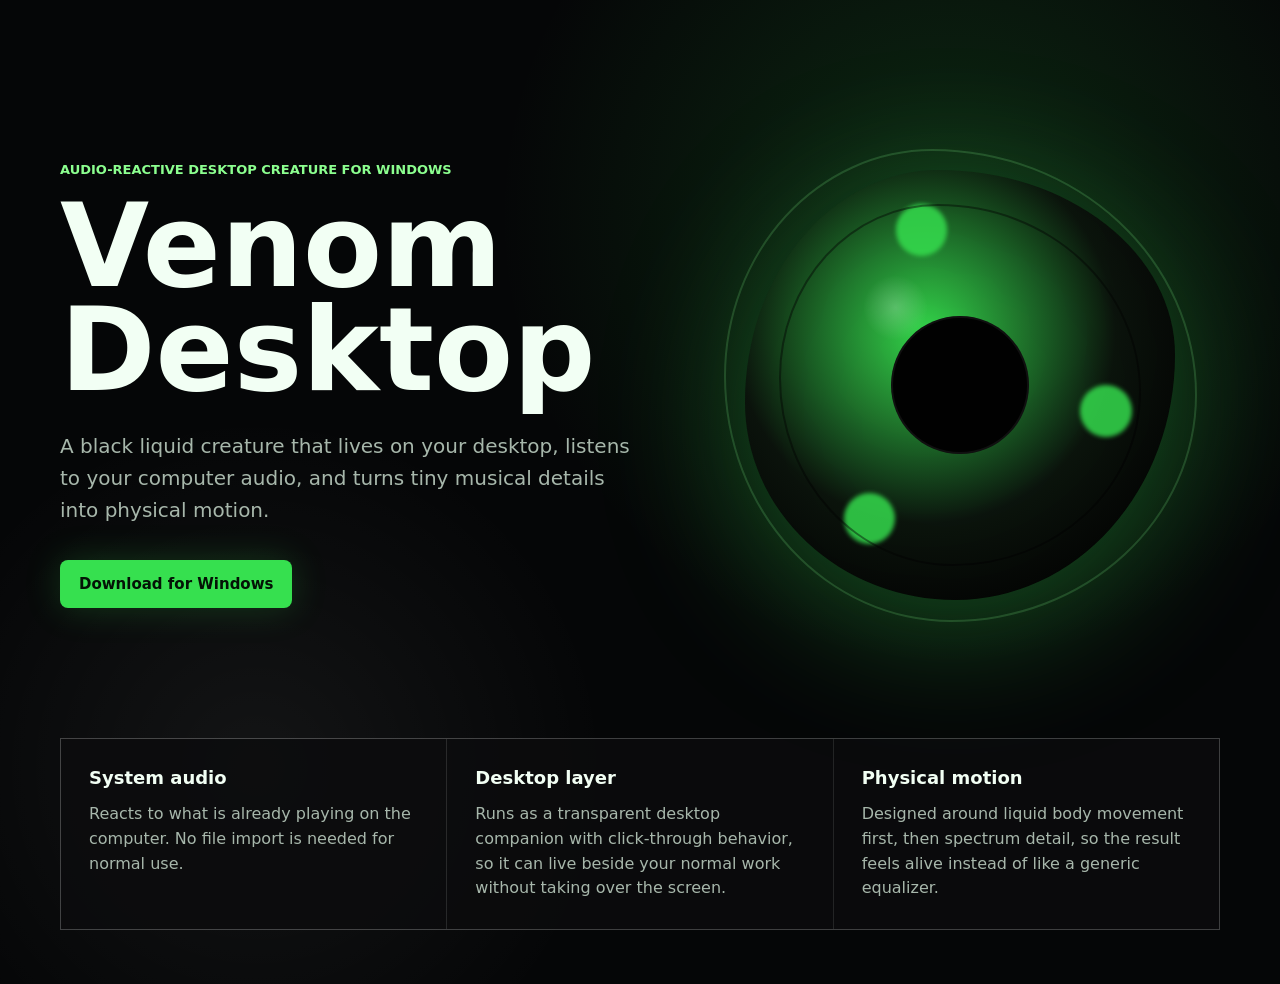
==== docs/index.html @ 2967e6bd "Remove coffee link" ====
<!doctype html>
<html lang="en">
  <head>
    <meta charset="utf-8" />
    <meta name="viewport" content="width=device-width, initial-scale=1" />
    <meta
      name="description"
      content="Venom Desktop is a Windows desktop creature that listens to system audio and reacts like a living spectrum."
    />
    <title>Venom Desktop</title>
    <link rel="stylesheet" href="./styles.css" />
  </head>
  <body>
    <main class="shell">
      <section class="hero" aria-labelledby="title">
        <div class="copy">
          <p class="kicker">Audio-reactive desktop creature for Windows</p>
          <h1 id="title">Venom Desktop</h1>
          <p class="lede">
            A black liquid creature that lives on your desktop, listens to your
            computer audio, and turns tiny musical details into physical motion.
          </p>
          <div class="actions">
            <a
              class="button primary"
              href="./downloads/VenomDesktop-win-x64.zip"
              download
            >
              Download for Windows
            </a>
          </div>
        </div>

        <div class="stage" aria-hidden="true">
          <div class="creature">
            <span class="core"></span>
            <span class="pulse one"></span>
            <span class="pulse two"></span>
            <span class="pulse three"></span>
          </div>
        </div>
      </section>

      <section class="details" aria-label="Product details">
        <article>
          <h2>System audio</h2>
          <p>
            Reacts to what is already playing on the computer. No file import is
            needed for normal use.
          </p>
        </article>
        <article>
          <h2>Desktop layer</h2>
          <p>
            Runs as a transparent desktop companion with click-through behavior,
            so it can live beside your normal work without taking over the
            screen.
          </p>
        </article>
        <article>
          <h2>Physical motion</h2>
          <p>
            Designed around liquid body movement first, then spectrum detail, so
            the result feels alive instead of like a generic equalizer.
          </p>
        </article>
      </section>
    </main>
  </body>
</html>
---- docs/styles.css ----
:root {
  color-scheme: dark;
  --bg: #050607;
  --ink: #f2fff4;
  --muted: #a7b7ab;
  --green: #36e04f;
  --green-soft: #8cff8f;
  --line: rgba(255, 255, 255, 0.12);
}

* {
  box-sizing: border-box;
}

html,
body {
  min-height: 100%;
}

body {
  margin: 0;
  color: var(--ink);
  font-family:
    Inter, ui-sans-serif, system-ui, -apple-system, BlinkMacSystemFont, "Segoe UI",
    sans-serif;
  background:
    radial-gradient(circle at 74% 22%, rgba(54, 224, 79, 0.16), transparent 28rem),
    radial-gradient(circle at 20% 78%, rgba(255, 255, 255, 0.06), transparent 22rem),
    var(--bg);
}

.shell {
  width: min(1160px, calc(100% - 40px));
  margin: 0 auto;
}

.hero {
  min-height: 82vh;
  display: grid;
  grid-template-columns: minmax(0, 1fr) minmax(320px, 520px);
  align-items: center;
  gap: 64px;
  padding: 72px 0 40px;
}

.kicker {
  margin: 0 0 18px;
  color: var(--green-soft);
  font-size: 13px;
  font-weight: 700;
  letter-spacing: 0;
  text-transform: uppercase;
}

h1 {
  margin: 0;
  font-size: clamp(56px, 9vw, 120px);
  line-height: 0.9;
  letter-spacing: 0;
}

.lede {
  max-width: 620px;
  margin: 28px 0 0;
  color: var(--muted);
  font-size: 20px;
  line-height: 1.6;
}

.actions {
  display: flex;
  flex-wrap: wrap;
  gap: 12px;
  margin-top: 34px;
}

.button {
  display: inline-flex;
  min-height: 48px;
  align-items: center;
  justify-content: center;
  border: 1px solid var(--line);
  border-radius: 8px;
  padding: 0 18px;
  color: var(--ink);
  font-size: 15px;
  font-weight: 700;
  text-decoration: none;
}

.button.primary {
  border-color: rgba(54, 224, 79, 0.72);
  background: var(--green);
  color: #041306;
  box-shadow: 0 0 36px rgba(54, 224, 79, 0.2);
}

.button.secondary {
  background: rgba(255, 255, 255, 0.06);
}

.stage {
  position: relative;
  height: min(58vw, 520px);
  min-height: 360px;
  display: grid;
  place-items: center;
}

.creature {
  position: relative;
  width: min(74vw, 430px);
  aspect-ratio: 1;
  border-radius: 45% 55% 51% 49% / 54% 43% 57% 46%;
  background:
    radial-gradient(circle at 35% 32%, rgba(255, 255, 255, 0.22), transparent 8%),
    radial-gradient(circle at 42% 38%, rgba(54, 224, 79, 0.92), rgba(11, 18, 12, 0.96) 52%, #030403 78%);
  filter: drop-shadow(0 26px 70px rgba(54, 224, 79, 0.34));
  animation: creature-drift 7s ease-in-out infinite;
}

.creature::before,
.creature::after {
  content: "";
  position: absolute;
  inset: -5%;
  border-radius: 44% 56% 52% 48% / 48% 52% 48% 52%;
  border: 2px solid rgba(140, 255, 143, 0.18);
  animation: membrane 3.8s ease-in-out infinite;
}

.creature::after {
  inset: 8%;
  border-color: rgba(0, 0, 0, 0.42);
  animation-duration: 5.2s;
  animation-direction: reverse;
}

.core {
  position: absolute;
  inset: 34%;
  border-radius: 50%;
  background: #010101;
  box-shadow: inset 0 0 0 2px rgba(255, 255, 255, 0.06);
}

.pulse {
  position: absolute;
  width: 12%;
  aspect-ratio: 1;
  border-radius: 50%;
  background: rgba(54, 224, 79, 0.92);
  filter: blur(2px);
  opacity: 0.9;
}

.pulse.one {
  top: 8%;
  left: 35%;
  animation: pulse-one 1.8s ease-in-out infinite;
}

.pulse.two {
  right: 10%;
  top: 50%;
  animation: pulse-two 1.45s ease-in-out infinite;
}

.pulse.three {
  bottom: 13%;
  left: 23%;
  animation: pulse-three 2.1s ease-in-out infinite;
}

.details {
  display: grid;
  grid-template-columns: repeat(3, minmax(0, 1fr));
  gap: 1px;
  margin: 0 0 54px;
  border: 1px solid var(--line);
  background: var(--line);
}

.details article {
  min-height: 178px;
  padding: 28px;
  background: rgba(5, 6, 7, 0.82);
}

.details h2 {
  margin: 0 0 14px;
  font-size: 18px;
  letter-spacing: 0;
}

.details p {
  margin: 0;
  color: var(--muted);
  line-height: 1.55;
}

@keyframes creature-drift {
  0%,
  100% {
    transform: translate3d(-10px, 0, 0) rotate(-3deg) scale(1);
    border-radius: 45% 55% 51% 49% / 54% 43% 57% 46%;
  }
  50% {
    transform: translate3d(14px, -12px, 0) rotate(3deg) scale(1.035);
    border-radius: 55% 45% 47% 53% / 44% 56% 44% 56%;
  }
}

@keyframes membrane {
  0%,
  100% {
    transform: scale(1) rotate(0deg);
  }
  50% {
    transform: scale(1.035) rotate(5deg);
  }
}

@keyframes pulse-one {
  50% {
    transform: translate(22px, -12px) scale(1.8);
    opacity: 0.35;
  }
}

@keyframes pulse-two {
  50% {
    transform: translate(16px, 18px) scale(1.55);
    opacity: 0.4;
  }
}

@keyframes pulse-three {
  50% {
    transform: translate(-18px, 12px) scale(1.7);
    opacity: 0.32;
  }
}

@media (max-width: 820px) {
  .shell {
    width: min(100% - 28px, 620px);
  }

  .hero {
    min-height: auto;
    grid-template-columns: 1fr;
    gap: 16px;
    padding-top: 48px;
  }

  .lede {
    font-size: 17px;
  }

  .stage {
    min-height: 300px;
    height: 340px;
  }

  .details {
    grid-template-columns: 1fr;
  }
}
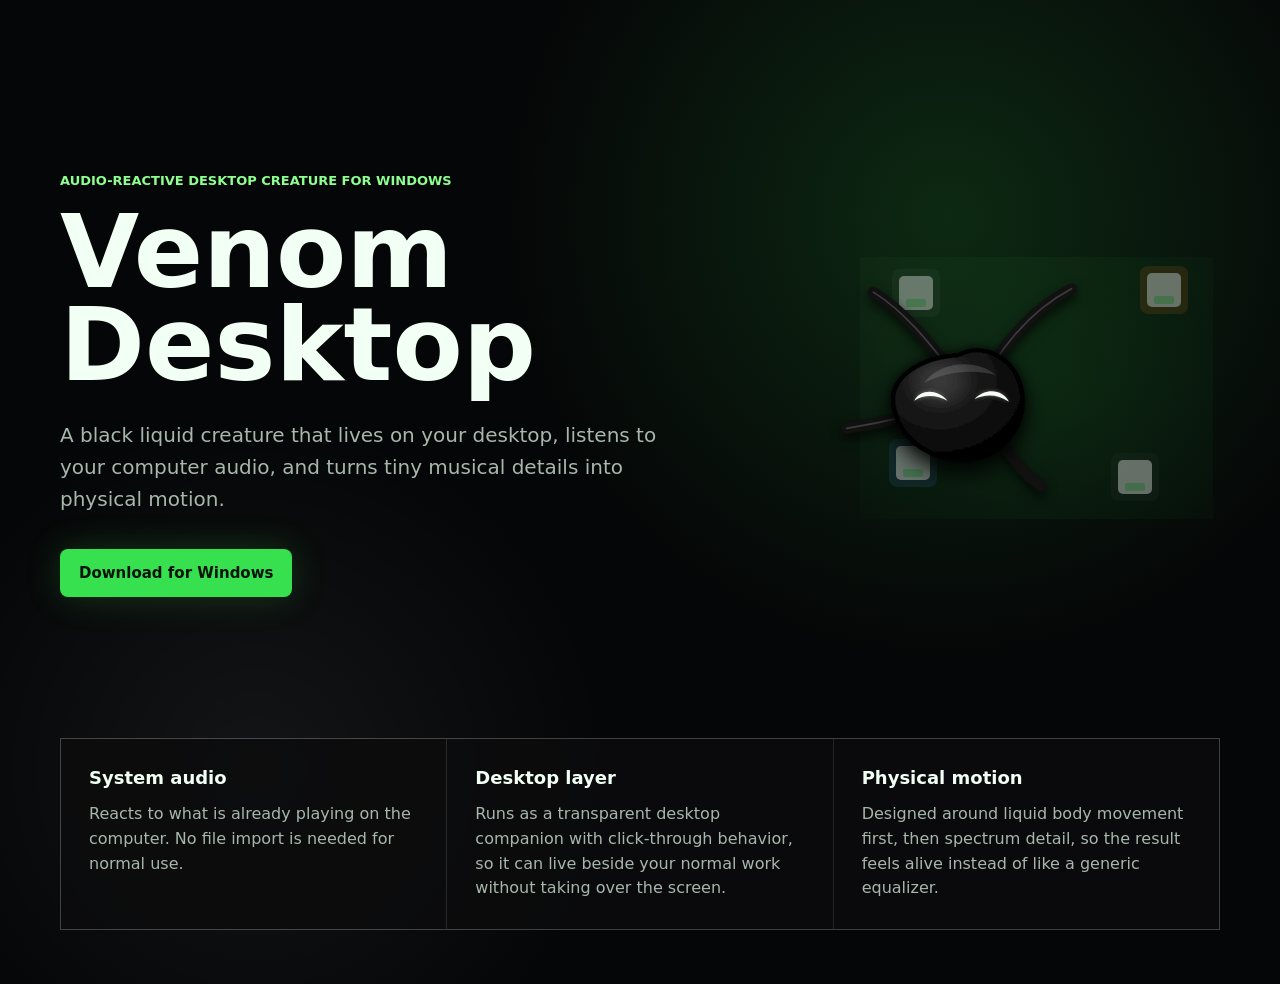
==== commit 108fec7a: "Replace hero preview with venom creature" ====
--- a/docs/index.html
+++ b/docs/index.html
@@ -31,12 +31,57 @@
           </div>
         </div>
 
-        <div class="stage" aria-hidden="true">
-          <div class="creature">
-            <span class="core"></span>
-            <span class="pulse one"></span>
-            <span class="pulse two"></span>
-            <span class="pulse three"></span>
+        <div class="stage venom-stage" aria-hidden="true">
+          <div class="desktop-preview">
+            <span class="desktop-icon icon-a"></span>
+            <span class="desktop-icon icon-b"></span>
+            <span class="desktop-icon icon-c"></span>
+            <span class="desktop-icon icon-d"></span>
+            <svg
+              class="venom-preview"
+              viewBox="60 0 650 420"
+              role="img"
+              aria-label="Venom Desktop creature preview"
+            >
+              <defs>
+                <radialGradient id="bodyLight" cx="36%" cy="28%" r="72%">
+                  <stop offset="0%" stop-color="#5b5b5b" stop-opacity="0.62" />
+                  <stop offset="38%" stop-color="#1b1b1b" stop-opacity="0.98" />
+                  <stop offset="100%" stop-color="#030303" stop-opacity="1" />
+                </radialGradient>
+                <filter id="wetShadow" x="-35%" y="-35%" width="170%" height="170%">
+                  <feDropShadow dx="0" dy="18" stdDeviation="18" flood-color="#000" flood-opacity="0.65" />
+                  <feDropShadow dx="0" dy="0" stdDeviation="8" flood-color="#141414" flood-opacity="0.7" />
+                </filter>
+              </defs>
+
+              <g class="venom-tentacles" fill="none" stroke-linecap="round">
+                <path class="tentacle tentacle-a" d="M255 222 C205 162 155 86 84 42" />
+                <path class="tentacle tentacle-b" d="M268 224 C308 154 358 80 442 36" />
+                <path class="tentacle tentacle-c" d="M250 238 C184 258 110 276 36 288" />
+                <path class="tentacle tentacle-d" d="M276 244 C300 292 330 348 386 392" />
+                <path class="tentacle-shine tentacle-a" d="M255 222 C205 162 155 86 84 42" />
+                <path class="tentacle-shine tentacle-b" d="M268 224 C308 154 358 80 442 36" />
+                <path class="tentacle-shine tentacle-c" d="M250 238 C184 258 110 276 36 288" />
+              </g>
+
+              <g class="venom-body" filter="url(#wetShadow)">
+                <path
+                  class="body-outline"
+                  d="M237 158 C285 133 340 165 350 220 C360 276 322 333 263 341 C198 350 140 314 124 254 C108 193 180 161 237 158 Z"
+                />
+                <path
+                  class="body-fill"
+                  d="M237 158 C285 133 340 165 350 220 C360 276 322 333 263 341 C198 350 140 314 124 254 C108 193 180 161 237 158 Z"
+                />
+                <path
+                  class="body-gloss"
+                  d="M176 206 C200 168 270 160 306 192 C268 181 218 184 176 206 Z"
+                />
+                <path class="eye eye-left" d="M218 238 C199 216 169 217 158 238 C177 226 199 228 218 238 Z" />
+                <path class="eye eye-right" d="M267 235 C288 214 318 218 329 240 C308 226 286 226 267 235 Z" />
+              </g>
+            </svg>
           </div>
         </div>
       </section>
--- a/docs/styles.css
+++ b/docs/styles.css
@@ -37,9 +37,9 @@
 .hero {
   min-height: 82vh;
   display: grid;
-  grid-template-columns: minmax(0, 1fr) minmax(320px, 520px);
+  grid-template-columns: minmax(0, 1fr) minmax(280px, 360px);
   align-items: center;
-  gap: 64px;
+  gap: 32px;
   padding: 72px 0 40px;
 }
 
@@ -54,7 +54,7 @@
 
 h1 {
   margin: 0;
-  font-size: clamp(56px, 9vw, 120px);
+  font-size: clamp(56px, 8vw, 108px);
   line-height: 0.9;
   letter-spacing: 0;
 }
@@ -101,75 +101,146 @@
 
 .stage {
   position: relative;
-  height: min(58vw, 520px);
-  min-height: 360px;
+  height: min(54vw, 460px);
+  min-height: 340px;
   display: grid;
   place-items: center;
 }
 
-.creature {
+.venom-stage {
+  min-height: 380px;
+}
+
+.desktop-preview {
   position: relative;
-  width: min(74vw, 430px);
-  aspect-ratio: 1;
-  border-radius: 45% 55% 51% 49% / 54% 43% 57% 46%;
-  background:
-    radial-gradient(circle at 35% 32%, rgba(255, 255, 255, 0.22), transparent 8%),
-    radial-gradient(circle at 42% 38%, rgba(54, 224, 79, 0.92), rgba(11, 18, 12, 0.96) 52%, #030403 78%);
-  filter: drop-shadow(0 26px 70px rgba(54, 224, 79, 0.34));
-  animation: creature-drift 7s ease-in-out infinite;
-}
-
-.creature::before,
-.creature::after {
+  width: min(76vw, 360px);
+  aspect-ratio: 1.24;
+  overflow: visible;
+}
+
+.desktop-preview::before {
   content: "";
   position: absolute;
-  inset: -5%;
-  border-radius: 44% 56% 52% 48% / 48% 52% 48% 52%;
-  border: 2px solid rgba(140, 255, 143, 0.18);
-  animation: membrane 3.8s ease-in-out infinite;
-}
-
-.creature::after {
-  inset: 8%;
-  border-color: rgba(0, 0, 0, 0.42);
-  animation-duration: 5.2s;
-  animation-direction: reverse;
-}
-
-.core {
+  inset: 6% 2% 4% 0;
+  background:
+    radial-gradient(circle at 58% 52%, rgba(54, 224, 79, 0.1), transparent 20rem),
+    linear-gradient(135deg, rgba(255, 255, 255, 0.02), transparent 45%);
+  opacity: 0.7;
+}
+
+.desktop-icon {
   position: absolute;
-  inset: 34%;
-  border-radius: 50%;
-  background: #010101;
-  box-shadow: inset 0 0 0 2px rgba(255, 255, 255, 0.06);
-}
-
-.pulse {
+  width: 48px;
+  height: 48px;
+  border-radius: 8px;
+  opacity: 0.42;
+  filter: blur(0.2px);
+}
+
+.desktop-icon::before,
+.desktop-icon::after {
+  content: "";
   position: absolute;
-  width: 12%;
-  aspect-ratio: 1;
-  border-radius: 50%;
-  background: rgba(54, 224, 79, 0.92);
-  filter: blur(2px);
-  opacity: 0.9;
-}
-
-.pulse.one {
-  top: 8%;
-  left: 35%;
-  animation: pulse-one 1.8s ease-in-out infinite;
-}
-
-.pulse.two {
-  right: 10%;
-  top: 50%;
-  animation: pulse-two 1.45s ease-in-out infinite;
-}
-
-.pulse.three {
-  bottom: 13%;
-  left: 23%;
-  animation: pulse-three 2.1s ease-in-out infinite;
+}
+
+.desktop-icon::before {
+  inset: 7px;
+  border-radius: 5px;
+  background: rgba(255, 255, 255, 0.88);
+}
+
+.desktop-icon::after {
+  width: 20px;
+  height: 8px;
+  left: 14px;
+  bottom: 10px;
+  border-radius: 2px;
+  background: rgba(54, 224, 79, 0.45);
+}
+
+.icon-a {
+  left: 9%;
+  top: 10%;
+  background: rgba(255, 255, 255, 0.08);
+}
+
+.icon-b {
+  right: 9%;
+  top: 9%;
+  background: rgba(255, 122, 31, 0.28);
+}
+
+.icon-c {
+  left: 8%;
+  bottom: 15%;
+  background: rgba(80, 140, 255, 0.25);
+}
+
+.icon-d {
+  right: 17%;
+  bottom: 10%;
+  background: rgba(255, 255, 255, 0.06);
+}
+
+.venom-preview {
+  position: absolute;
+  inset: 0;
+  width: 100%;
+  height: 100%;
+  overflow: visible;
+}
+
+.tentacle {
+  stroke: #111;
+  stroke-width: 20;
+  filter: drop-shadow(0 9px 10px rgba(0, 0, 0, 0.72));
+}
+
+.tentacle-a {
+  animation: tentacle-a 5s ease-in-out infinite;
+}
+
+.tentacle-b {
+  animation: tentacle-b 4.4s ease-in-out infinite;
+}
+
+.tentacle-c {
+  animation: tentacle-c 5.6s ease-in-out infinite;
+}
+
+.tentacle-d {
+  animation: tentacle-d 4.8s ease-in-out infinite;
+}
+
+.tentacle-shine {
+  stroke: rgba(255, 255, 255, 0.18);
+  stroke-width: 3;
+}
+
+.body-outline {
+  fill: #030303;
+  stroke: #000;
+  stroke-width: 12;
+}
+
+.body-fill {
+  fill: url("#bodyLight");
+  stroke: rgba(0, 0, 0, 0.85);
+  stroke-width: 4;
+  transform-origin: 242px 246px;
+  animation: venom-breathe 3.4s ease-in-out infinite;
+}
+
+.body-gloss {
+  fill: rgba(255, 255, 255, 0.14);
+  filter: blur(1px);
+}
+
+.eye {
+  fill: #f7fff7;
+  filter: drop-shadow(0 0 4px rgba(255, 255, 255, 0.35));
+  transform-origin: center;
+  animation: eye-squint 4.2s ease-in-out infinite;
 }
 
 .details {
@@ -199,46 +270,64 @@
   line-height: 1.55;
 }
 
-@keyframes creature-drift {
-  0%,
-  100% {
-    transform: translate3d(-10px, 0, 0) rotate(-3deg) scale(1);
-    border-radius: 45% 55% 51% 49% / 54% 43% 57% 46%;
-  }
-  50% {
-    transform: translate3d(14px, -12px, 0) rotate(3deg) scale(1.035);
-    border-radius: 55% 45% 47% 53% / 44% 56% 44% 56%;
-  }
-}
-
-@keyframes membrane {
-  0%,
-  100% {
-    transform: scale(1) rotate(0deg);
-  }
-  50% {
-    transform: scale(1.035) rotate(5deg);
-  }
-}
-
-@keyframes pulse-one {
-  50% {
-    transform: translate(22px, -12px) scale(1.8);
-    opacity: 0.35;
-  }
-}
-
-@keyframes pulse-two {
-  50% {
-    transform: translate(16px, 18px) scale(1.55);
-    opacity: 0.4;
-  }
-}
-
-@keyframes pulse-three {
-  50% {
-    transform: translate(-18px, 12px) scale(1.7);
-    opacity: 0.32;
+@keyframes venom-breathe {
+  0%,
+  100% {
+    transform: scale(1) rotate(-0.5deg);
+  }
+  50% {
+    transform: scale(1.035, 0.965) rotate(1.5deg);
+  }
+}
+
+@keyframes tentacle-a {
+  0%,
+  100% {
+    transform: translate(0, 0);
+  }
+  50% {
+    transform: translate(-6px, 10px);
+  }
+}
+
+@keyframes tentacle-b {
+  0%,
+  100% {
+    transform: translate(0, 0);
+  }
+  50% {
+    transform: translate(8px, 8px);
+  }
+}
+
+@keyframes tentacle-c {
+  0%,
+  100% {
+    transform: translate(0, 0);
+  }
+  50% {
+    transform: translate(8px, -7px);
+  }
+}
+
+@keyframes tentacle-d {
+  0%,
+  100% {
+    transform: translate(0, 0);
+  }
+  50% {
+    transform: translate(-7px, -5px);
+  }
+}
+
+@keyframes eye-squint {
+  0%,
+  82%,
+  100% {
+    transform: scaleY(1);
+  }
+  88% {
+    transform: scaleY(0.18);
   }
 }
 
@@ -263,6 +352,10 @@
     height: 340px;
   }
 
+  .desktop-preview {
+    width: min(100%, 420px);
+  }
+
   .details {
     grid-template-columns: 1fr;
   }
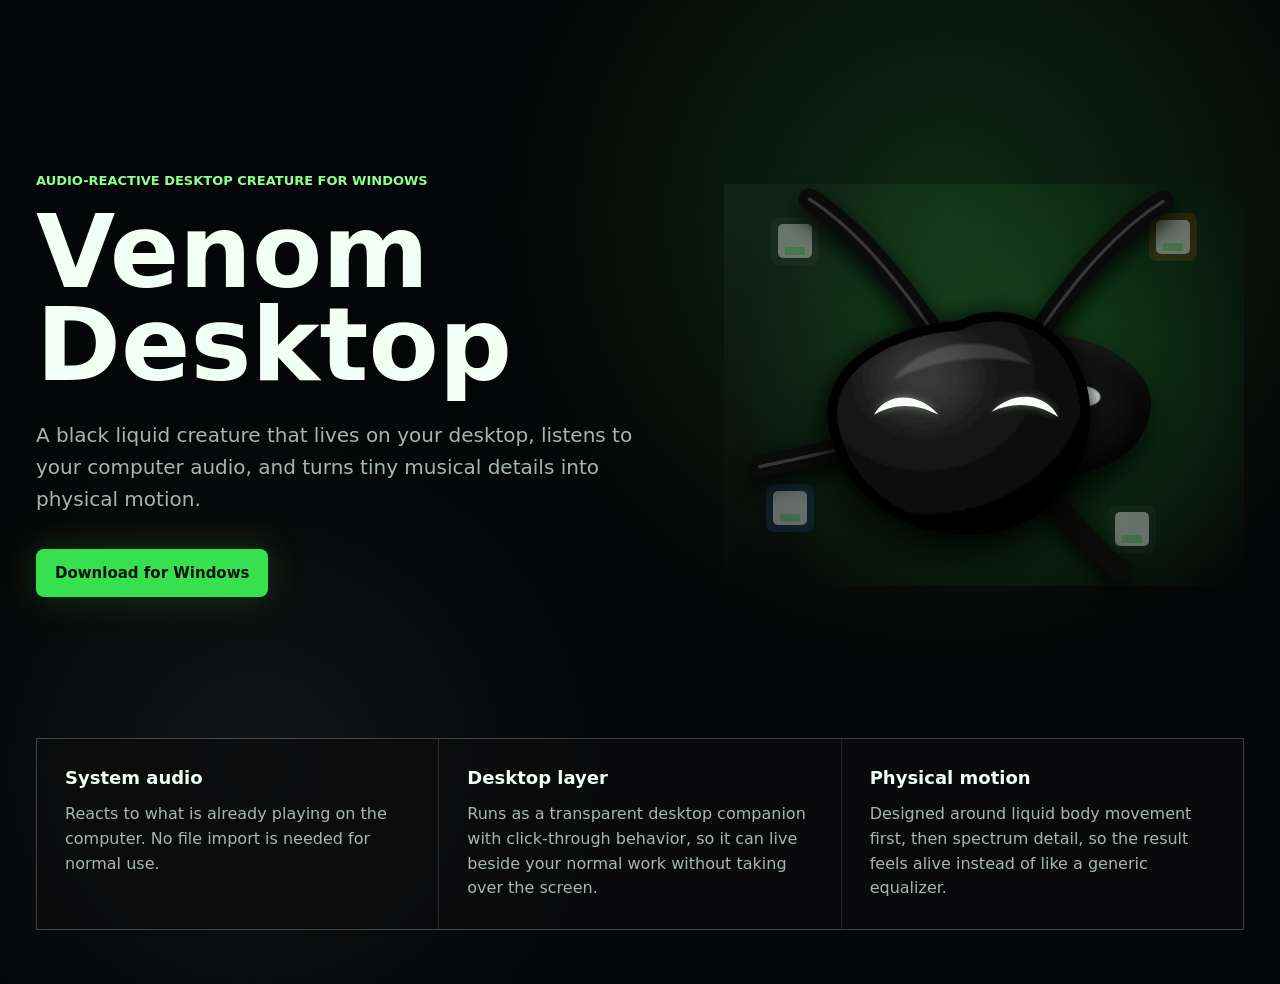
==== commit ab94e94b: "Make hero creature visible on wide screens" ====
--- a/docs/index.html
+++ b/docs/index.html
@@ -39,7 +39,7 @@
             <span class="desktop-icon icon-d"></span>
             <svg
               class="venom-preview"
-              viewBox="60 0 650 420"
+              viewBox="0 0 520 420"
               role="img"
               aria-label="Venom Desktop creature preview"
             >
@@ -56,13 +56,13 @@
               </defs>
 
               <g class="venom-tentacles" fill="none" stroke-linecap="round">
-                <path class="tentacle tentacle-a" d="M255 222 C205 162 155 86 84 42" />
-                <path class="tentacle tentacle-b" d="M268 224 C308 154 358 80 442 36" />
-                <path class="tentacle tentacle-c" d="M250 238 C184 258 110 276 36 288" />
-                <path class="tentacle tentacle-d" d="M276 244 C300 292 330 348 386 392" />
-                <path class="tentacle-shine tentacle-a" d="M255 222 C205 162 155 86 84 42" />
-                <path class="tentacle-shine tentacle-b" d="M268 224 C308 154 358 80 442 36" />
-                <path class="tentacle-shine tentacle-c" d="M250 238 C184 258 110 276 36 288" />
+                <path class="tentacle tentacle-a" d="M250 218 C210 154 158 76 98 38" />
+                <path class="tentacle tentacle-b" d="M270 220 C316 154 362 80 426 40" />
+                <path class="tentacle tentacle-c" d="M248 238 C182 258 110 274 52 286" />
+                <path class="tentacle tentacle-d" d="M276 244 C306 292 338 342 386 382" />
+                <path class="tentacle-shine tentacle-a" d="M250 218 C210 154 158 76 98 38" />
+                <path class="tentacle-shine tentacle-b" d="M270 220 C316 154 362 80 426 40" />
+                <path class="tentacle-shine tentacle-c" d="M248 238 C182 258 110 274 52 286" />
               </g>
 
               <g class="venom-body" filter="url(#wetShadow)">
--- a/docs/styles.css
+++ b/docs/styles.css
@@ -30,16 +30,16 @@
 }
 
 .shell {
-  width: min(1160px, calc(100% - 40px));
+  width: min(1340px, calc(100% - 72px));
   margin: 0 auto;
 }
 
 .hero {
   min-height: 82vh;
   display: grid;
-  grid-template-columns: minmax(0, 1fr) minmax(280px, 360px);
+  grid-template-columns: minmax(0, 0.95fr) minmax(360px, 0.8fr);
   align-items: center;
-  gap: 32px;
+  gap: 36px;
   padding: 72px 0 40px;
 }
 
@@ -101,19 +101,21 @@
 
 .stage {
   position: relative;
-  height: min(54vw, 460px);
-  min-height: 340px;
+  height: min(44vw, 520px);
+  min-height: 390px;
   display: grid;
-  place-items: center;
+  place-items: center end;
 }
 
 .venom-stage {
-  min-height: 380px;
+  justify-self: stretch;
+  min-height: 390px;
 }
 
 .desktop-preview {
   position: relative;
-  width: min(76vw, 360px);
+  width: min(42vw, 520px);
+  min-width: 380px;
   aspect-ratio: 1.24;
   overflow: visible;
 }
@@ -121,11 +123,33 @@
 .desktop-preview::before {
   content: "";
   position: absolute;
-  inset: 6% 2% 4% 0;
+  inset: 2% 0;
   background:
-    radial-gradient(circle at 58% 52%, rgba(54, 224, 79, 0.1), transparent 20rem),
-    linear-gradient(135deg, rgba(255, 255, 255, 0.02), transparent 45%);
-  opacity: 0.7;
+    radial-gradient(circle at 58% 52%, rgba(54, 224, 79, 0.2), transparent 18rem),
+    linear-gradient(135deg, rgba(255, 255, 255, 0.04), transparent 48%);
+  opacity: 1;
+}
+
+.desktop-preview::after {
+  content: "";
+  position: absolute;
+  z-index: 1;
+  width: 38%;
+  aspect-ratio: 1.42;
+  right: 18%;
+  top: 38%;
+  border-radius: 48% 52% 46% 54% / 50% 46% 54% 50%;
+  background:
+    radial-gradient(ellipse at 35% 44%, #f7fff7 0 8%, transparent 9%),
+    radial-gradient(ellipse at 66% 42%, #f7fff7 0 8%, transparent 9%),
+    radial-gradient(circle at 34% 26%, rgba(255, 255, 255, 0.22), transparent 24%),
+    radial-gradient(circle at 50% 48%, #252525, #050505 78%);
+  box-shadow:
+    0 18px 34px rgba(0, 0, 0, 0.75),
+    inset 0 -10px 18px rgba(0, 0, 0, 0.72),
+    inset 0 8px 18px rgba(255, 255, 255, 0.07);
+  transform: rotate(5deg);
+  animation: fallback-venom 3.4s ease-in-out infinite;
 }
 
 .desktop-icon {
@@ -184,16 +208,19 @@
 
 .venom-preview {
   position: absolute;
+  z-index: 2;
   inset: 0;
   width: 100%;
   height: 100%;
   overflow: visible;
+  transform: scale(1.08);
+  transform-origin: center;
 }
 
 .tentacle {
-  stroke: #111;
+  stroke: #0b0b0b;
   stroke-width: 20;
-  filter: drop-shadow(0 9px 10px rgba(0, 0, 0, 0.72));
+  filter: drop-shadow(0 9px 10px rgba(0, 0, 0, 0.88));
 }
 
 .tentacle-a {
@@ -220,7 +247,7 @@
 .body-outline {
   fill: #030303;
   stroke: #000;
-  stroke-width: 12;
+  stroke-width: 14;
 }
 
 .body-fill {
@@ -331,6 +358,16 @@
   }
 }
 
+@keyframes fallback-venom {
+  0%,
+  100% {
+    transform: rotate(5deg) scale(1);
+  }
+  50% {
+    transform: rotate(2deg) scale(1.05, 0.96);
+  }
+}
+
 @media (max-width: 820px) {
   .shell {
     width: min(100% - 28px, 620px);
@@ -354,6 +391,7 @@
 
   .desktop-preview {
     width: min(100%, 420px);
+    min-width: 0;
   }
 
   .details {
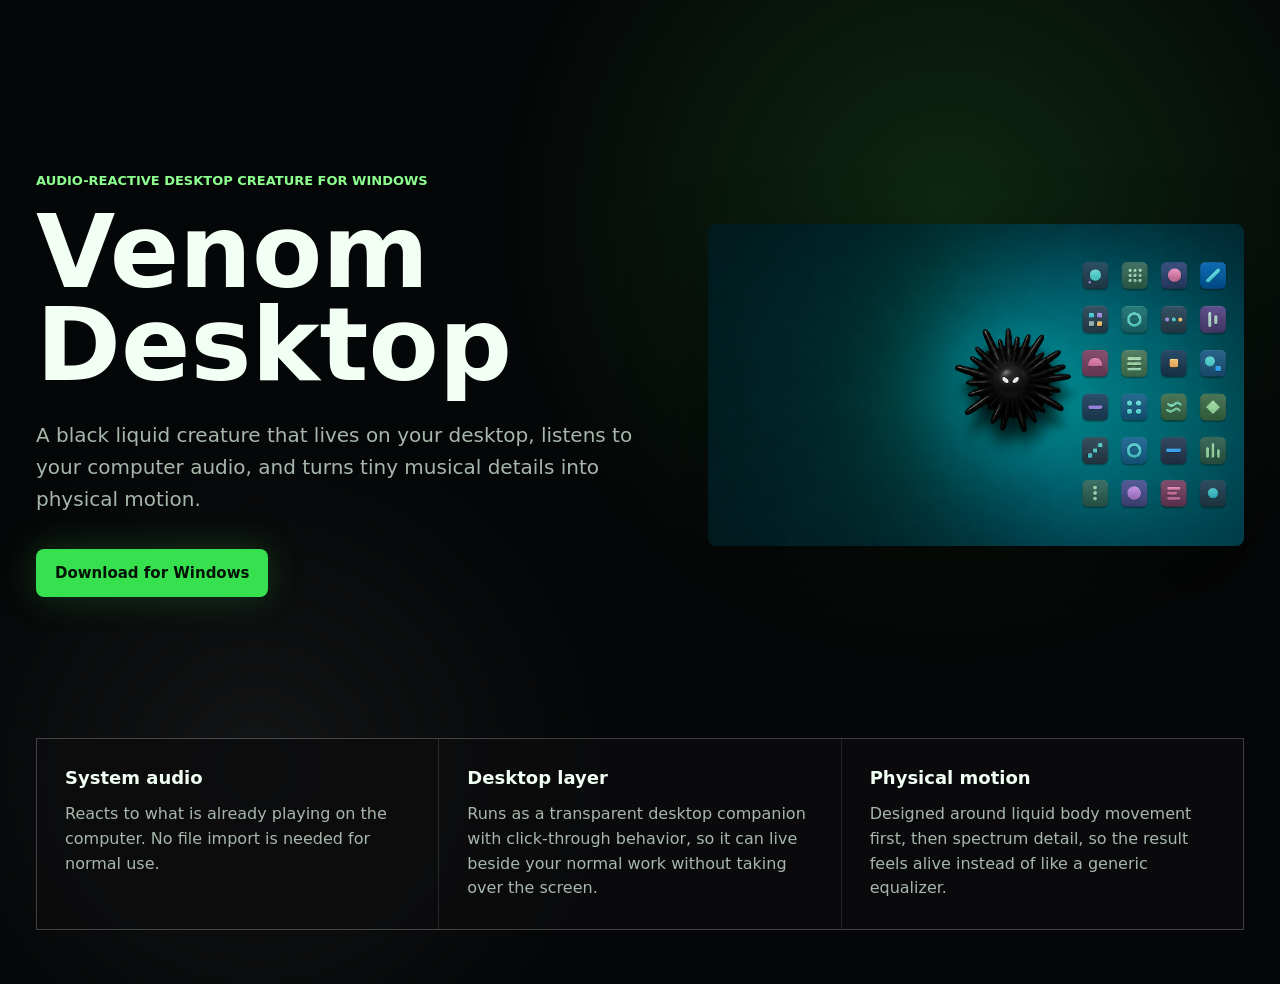
==== commit 88ed3078: "Use bitmap listening hero image" ====
--- a/docs/index.html
+++ b/docs/index.html
@@ -31,58 +31,13 @@
           </div>
         </div>
 
-        <div class="stage venom-stage" aria-hidden="true">
-          <div class="desktop-preview">
-            <span class="desktop-icon icon-a"></span>
-            <span class="desktop-icon icon-b"></span>
-            <span class="desktop-icon icon-c"></span>
-            <span class="desktop-icon icon-d"></span>
-            <svg
-              class="venom-preview"
-              viewBox="0 0 520 420"
-              role="img"
-              aria-label="Venom Desktop creature preview"
-            >
-              <defs>
-                <radialGradient id="bodyLight" cx="36%" cy="28%" r="72%">
-                  <stop offset="0%" stop-color="#5b5b5b" stop-opacity="0.62" />
-                  <stop offset="38%" stop-color="#1b1b1b" stop-opacity="0.98" />
-                  <stop offset="100%" stop-color="#030303" stop-opacity="1" />
-                </radialGradient>
-                <filter id="wetShadow" x="-35%" y="-35%" width="170%" height="170%">
-                  <feDropShadow dx="0" dy="18" stdDeviation="18" flood-color="#000" flood-opacity="0.65" />
-                  <feDropShadow dx="0" dy="0" stdDeviation="8" flood-color="#141414" flood-opacity="0.7" />
-                </filter>
-              </defs>
-
-              <g class="venom-tentacles" fill="none" stroke-linecap="round">
-                <path class="tentacle tentacle-a" d="M250 218 C210 154 158 76 98 38" />
-                <path class="tentacle tentacle-b" d="M270 220 C316 154 362 80 426 40" />
-                <path class="tentacle tentacle-c" d="M248 238 C182 258 110 274 52 286" />
-                <path class="tentacle tentacle-d" d="M276 244 C306 292 338 342 386 382" />
-                <path class="tentacle-shine tentacle-a" d="M250 218 C210 154 158 76 98 38" />
-                <path class="tentacle-shine tentacle-b" d="M270 220 C316 154 362 80 426 40" />
-                <path class="tentacle-shine tentacle-c" d="M248 238 C182 258 110 274 52 286" />
-              </g>
-
-              <g class="venom-body" filter="url(#wetShadow)">
-                <path
-                  class="body-outline"
-                  d="M237 158 C285 133 340 165 350 220 C360 276 322 333 263 341 C198 350 140 314 124 254 C108 193 180 161 237 158 Z"
-                />
-                <path
-                  class="body-fill"
-                  d="M237 158 C285 133 340 165 350 220 C360 276 322 333 263 341 C198 350 140 314 124 254 C108 193 180 161 237 158 Z"
-                />
-                <path
-                  class="body-gloss"
-                  d="M176 206 C200 168 270 160 306 192 C268 181 218 184 176 206 Z"
-                />
-                <path class="eye eye-left" d="M218 238 C199 216 169 217 158 238 C177 226 199 228 218 238 Z" />
-                <path class="eye eye-right" d="M267 235 C288 214 318 218 329 240 C308 226 286 226 267 235 Z" />
-              </g>
-            </svg>
-          </div>
+        <div class="stage hero-art" aria-hidden="true">
+          <img
+            class="hero-image"
+            src="./assets/venom-listening-hero.png"
+            alt=""
+            loading="eager"
+          />
         </div>
       </section>
 
--- a/docs/styles.css
+++ b/docs/styles.css
@@ -101,173 +101,24 @@
 
 .stage {
   position: relative;
-  height: min(44vw, 520px);
-  min-height: 390px;
+  height: min(48vw, 560px);
+  min-height: 420px;
   display: grid;
-  place-items: center end;
+  place-items: center;
 }
 
-.venom-stage {
+.hero-art {
   justify-self: stretch;
-  min-height: 390px;
 }
 
-.desktop-preview {
-  position: relative;
-  width: min(42vw, 520px);
-  min-width: 380px;
-  aspect-ratio: 1.24;
-  overflow: visible;
-}
-
-.desktop-preview::before {
-  content: "";
-  position: absolute;
-  inset: 2% 0;
-  background:
-    radial-gradient(circle at 58% 52%, rgba(54, 224, 79, 0.2), transparent 18rem),
-    linear-gradient(135deg, rgba(255, 255, 255, 0.04), transparent 48%);
-  opacity: 1;
-}
-
-.desktop-preview::after {
-  content: "";
-  position: absolute;
-  z-index: 1;
-  width: 38%;
-  aspect-ratio: 1.42;
-  right: 18%;
-  top: 38%;
-  border-radius: 48% 52% 46% 54% / 50% 46% 54% 50%;
-  background:
-    radial-gradient(ellipse at 35% 44%, #f7fff7 0 8%, transparent 9%),
-    radial-gradient(ellipse at 66% 42%, #f7fff7 0 8%, transparent 9%),
-    radial-gradient(circle at 34% 26%, rgba(255, 255, 255, 0.22), transparent 24%),
-    radial-gradient(circle at 50% 48%, #252525, #050505 78%);
-  box-shadow:
-    0 18px 34px rgba(0, 0, 0, 0.75),
-    inset 0 -10px 18px rgba(0, 0, 0, 0.72),
-    inset 0 8px 18px rgba(255, 255, 255, 0.07);
-  transform: rotate(5deg);
-  animation: fallback-venom 3.4s ease-in-out infinite;
-}
-
-.desktop-icon {
-  position: absolute;
-  width: 48px;
-  height: 48px;
+.hero-image {
+  display: block;
+  width: min(52vw, 720px);
+  max-width: 100%;
   border-radius: 8px;
-  opacity: 0.42;
-  filter: blur(0.2px);
-}
-
-.desktop-icon::before,
-.desktop-icon::after {
-  content: "";
-  position: absolute;
-}
-
-.desktop-icon::before {
-  inset: 7px;
-  border-radius: 5px;
-  background: rgba(255, 255, 255, 0.88);
-}
-
-.desktop-icon::after {
-  width: 20px;
-  height: 8px;
-  left: 14px;
-  bottom: 10px;
-  border-radius: 2px;
-  background: rgba(54, 224, 79, 0.45);
-}
-
-.icon-a {
-  left: 9%;
-  top: 10%;
-  background: rgba(255, 255, 255, 0.08);
-}
-
-.icon-b {
-  right: 9%;
-  top: 9%;
-  background: rgba(255, 122, 31, 0.28);
-}
-
-.icon-c {
-  left: 8%;
-  bottom: 15%;
-  background: rgba(80, 140, 255, 0.25);
-}
-
-.icon-d {
-  right: 17%;
-  bottom: 10%;
-  background: rgba(255, 255, 255, 0.06);
-}
-
-.venom-preview {
-  position: absolute;
-  z-index: 2;
-  inset: 0;
-  width: 100%;
-  height: 100%;
-  overflow: visible;
-  transform: scale(1.08);
-  transform-origin: center;
-}
-
-.tentacle {
-  stroke: #0b0b0b;
-  stroke-width: 20;
-  filter: drop-shadow(0 9px 10px rgba(0, 0, 0, 0.88));
-}
-
-.tentacle-a {
-  animation: tentacle-a 5s ease-in-out infinite;
-}
-
-.tentacle-b {
-  animation: tentacle-b 4.4s ease-in-out infinite;
-}
-
-.tentacle-c {
-  animation: tentacle-c 5.6s ease-in-out infinite;
-}
-
-.tentacle-d {
-  animation: tentacle-d 4.8s ease-in-out infinite;
-}
-
-.tentacle-shine {
-  stroke: rgba(255, 255, 255, 0.18);
-  stroke-width: 3;
-}
-
-.body-outline {
-  fill: #030303;
-  stroke: #000;
-  stroke-width: 14;
-}
-
-.body-fill {
-  fill: url("#bodyLight");
-  stroke: rgba(0, 0, 0, 0.85);
-  stroke-width: 4;
-  transform-origin: 242px 246px;
-  animation: venom-breathe 3.4s ease-in-out infinite;
-}
-
-.body-gloss {
-  fill: rgba(255, 255, 255, 0.14);
-  filter: blur(1px);
-}
-
-.eye {
-  fill: #f7fff7;
-  filter: drop-shadow(0 0 4px rgba(255, 255, 255, 0.35));
-  transform-origin: center;
-  animation: eye-squint 4.2s ease-in-out infinite;
+  object-fit: cover;
+  object-position: center;
+  box-shadow: 0 34px 80px rgba(0, 0, 0, 0.45);
 }
 
 .details {
@@ -297,77 +148,6 @@
   line-height: 1.55;
 }
 
-@keyframes venom-breathe {
-  0%,
-  100% {
-    transform: scale(1) rotate(-0.5deg);
-  }
-  50% {
-    transform: scale(1.035, 0.965) rotate(1.5deg);
-  }
-}
-
-@keyframes tentacle-a {
-  0%,
-  100% {
-    transform: translate(0, 0);
-  }
-  50% {
-    transform: translate(-6px, 10px);
-  }
-}
-
-@keyframes tentacle-b {
-  0%,
-  100% {
-    transform: translate(0, 0);
-  }
-  50% {
-    transform: translate(8px, 8px);
-  }
-}
-
-@keyframes tentacle-c {
-  0%,
-  100% {
-    transform: translate(0, 0);
-  }
-  50% {
-    transform: translate(8px, -7px);
-  }
-}
-
-@keyframes tentacle-d {
-  0%,
-  100% {
-    transform: translate(0, 0);
-  }
-  50% {
-    transform: translate(-7px, -5px);
-  }
-}
-
-@keyframes eye-squint {
-  0%,
-  82%,
-  100% {
-    transform: scaleY(1);
-  }
-  88% {
-    transform: scaleY(0.18);
-  }
-}
-
-@keyframes fallback-venom {
-  0%,
-  100% {
-    transform: rotate(5deg) scale(1);
-  }
-  50% {
-    transform: rotate(2deg) scale(1.05, 0.96);
-  }
-}
-
 @media (max-width: 820px) {
   .shell {
     width: min(100% - 28px, 620px);
@@ -389,9 +169,8 @@
     height: 340px;
   }
 
-  .desktop-preview {
+  .hero-image {
     width: min(100%, 420px);
-    min-width: 0;
   }
 
   .details {
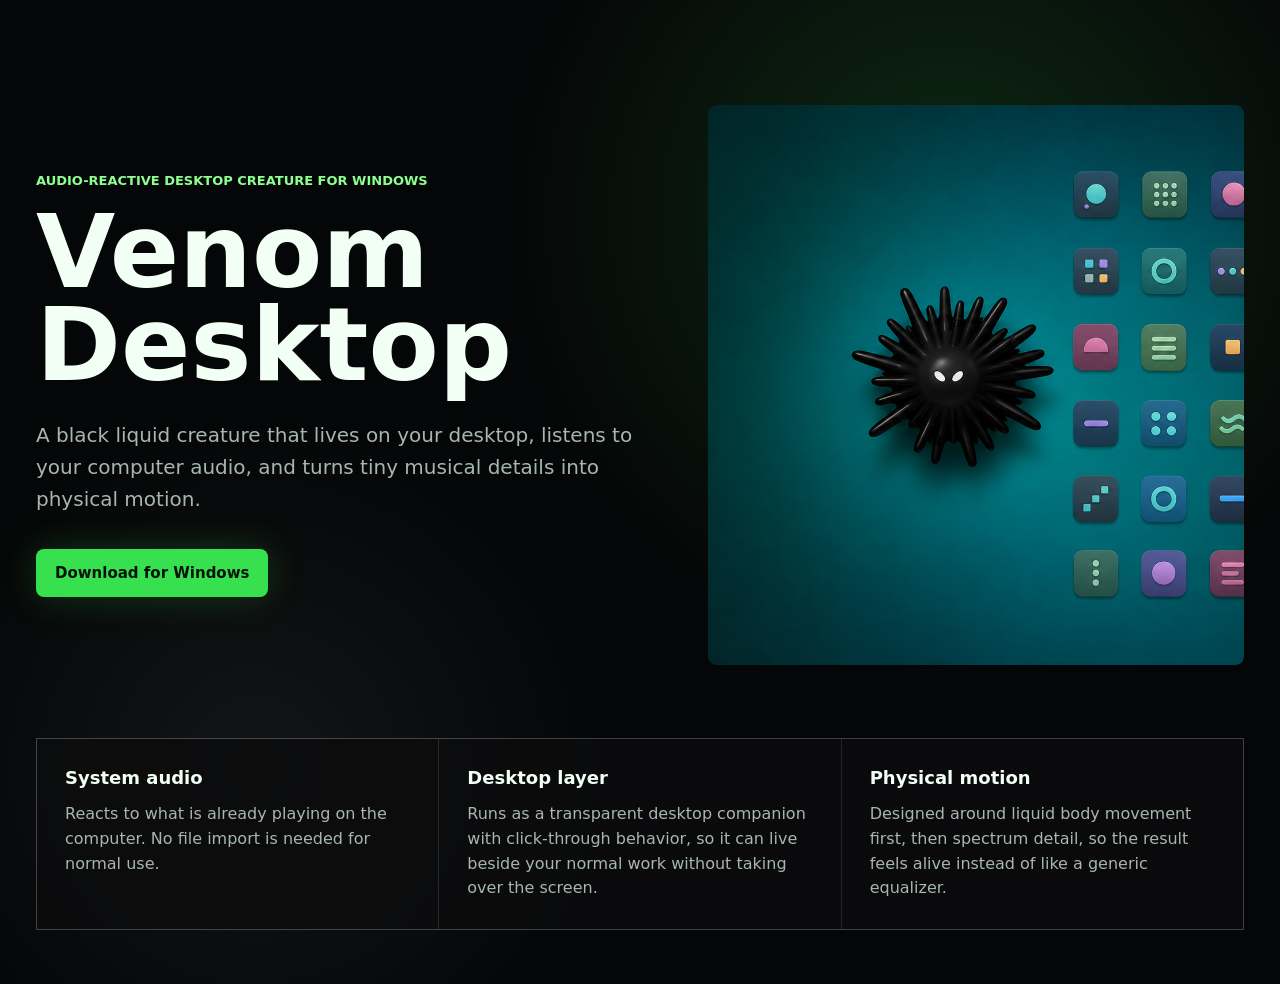
==== commit 2ed10dfe: "Bust cached hero assets" ====
--- a/docs/index.html
+++ b/docs/index.html
@@ -8,7 +8,7 @@
       content="Venom Desktop is a Windows desktop creature that listens to system audio and reacts like a living spectrum."
     />
     <title>Venom Desktop</title>
-    <link rel="stylesheet" href="./styles.css" />
+    <link rel="stylesheet" href="./styles.css?v=47ca302" />
   </head>
   <body>
     <main class="shell">
@@ -34,7 +34,7 @@
         <div class="stage hero-art" aria-hidden="true">
           <img
             class="hero-image"
-            src="./assets/venom-listening-hero.png"
+            src="./assets/venom-listening-hero.png?v=47ca302"
             alt=""
             loading="eager"
           />
--- a/docs/styles.css
+++ b/docs/styles.css
@@ -105,6 +105,8 @@
   min-height: 420px;
   display: grid;
   place-items: center;
+  overflow: hidden;
+  border-radius: 8px;
 }
 
 .hero-art {
@@ -113,11 +115,11 @@
 
 .hero-image {
   display: block;
-  width: min(52vw, 720px);
-  max-width: 100%;
+  width: 100%;
+  height: 100%;
   border-radius: 8px;
   object-fit: cover;
-  object-position: center;
+  object-position: 72% center;
   box-shadow: 0 34px 80px rgba(0, 0, 0, 0.45);
 }
 
@@ -170,7 +172,7 @@
   }
 
   .hero-image {
-    width: min(100%, 420px);
+    object-position: 68% center;
   }
 
   .details {
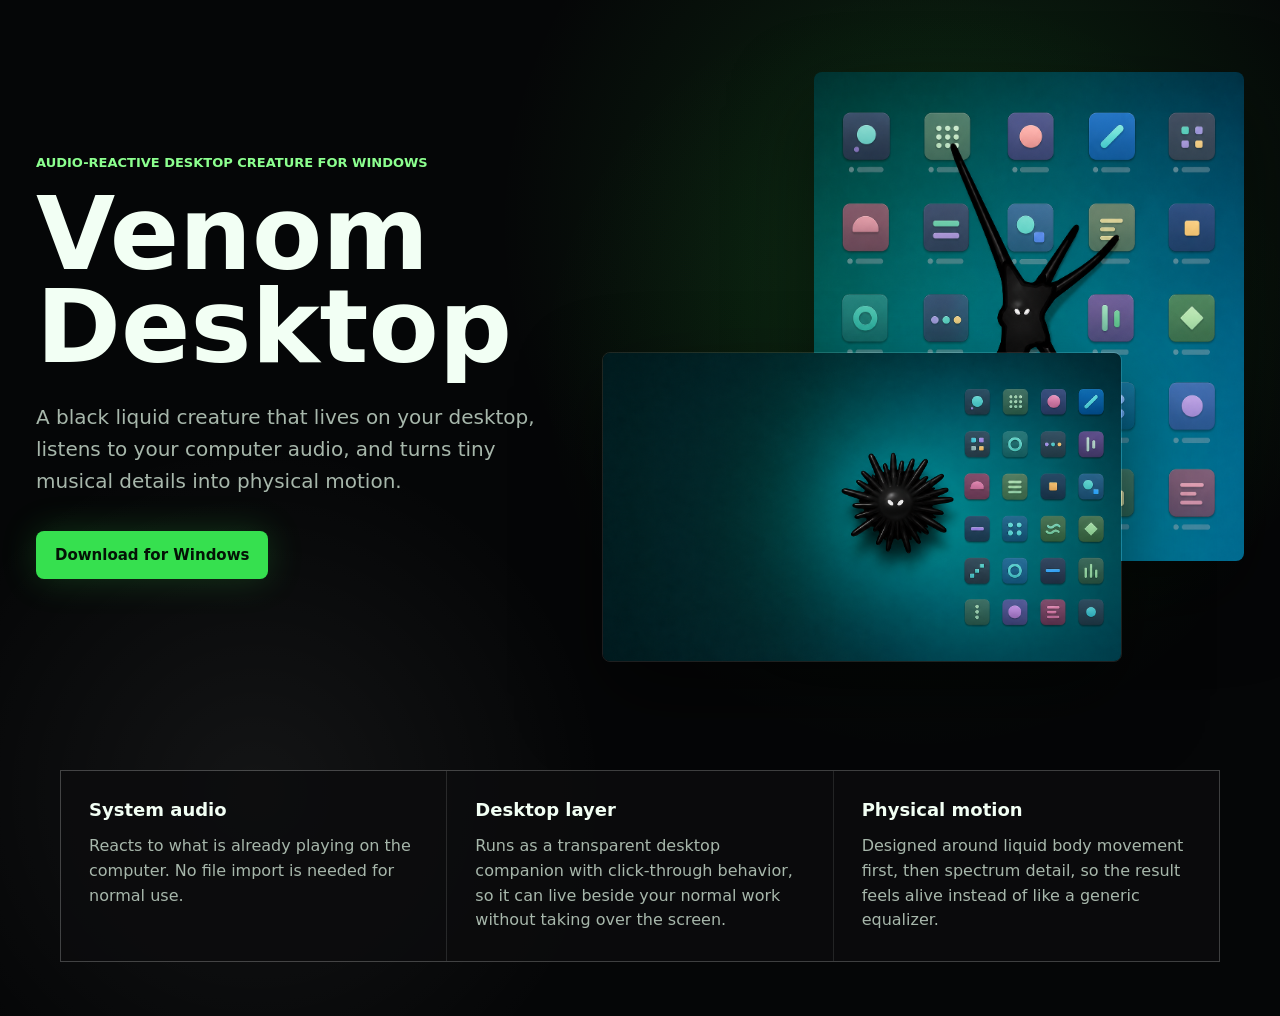
==== commit 89067b9b: "Show crawling and listening states" ====
--- a/docs/index.html
+++ b/docs/index.html
@@ -8,7 +8,7 @@
       content="Venom Desktop is a Windows desktop creature that listens to system audio and reacts like a living spectrum."
     />
     <title>Venom Desktop</title>
-    <link rel="stylesheet" href="./styles.css?v=47ca302" />
+    <link rel="stylesheet" href="./styles.css?v=states1" />
   </head>
   <body>
     <main class="shell">
@@ -31,10 +31,16 @@
           </div>
         </div>
 
-        <div class="stage hero-art" aria-hidden="true">
+        <div class="state-visuals" aria-hidden="true">
           <img
-            class="hero-image"
-            src="./assets/venom-listening-hero.png?v=47ca302"
+            class="state-image crawl-state"
+            src="./assets/venom-crawling-hero.png"
+            alt=""
+            loading="eager"
+          />
+          <img
+            class="state-image listen-state"
+            src="./assets/venom-listening-hero-v2.png"
             alt=""
             loading="eager"
           />
--- a/docs/styles.css
+++ b/docs/styles.css
@@ -30,17 +30,63 @@
 }
 
 .shell {
-  width: min(1340px, calc(100% - 72px));
-  margin: 0 auto;
+  width: 100%;
 }
 
 .hero {
-  min-height: 82vh;
+  position: relative;
+  min-height: 78vh;
   display: grid;
-  grid-template-columns: minmax(0, 0.95fr) minmax(360px, 0.8fr);
+  grid-template-columns: minmax(0, 0.82fr) minmax(520px, 1fr);
   align-items: center;
-  gap: 36px;
-  padding: 72px 0 40px;
+  gap: 40px;
+  overflow: hidden;
+  padding: 8vh max(36px, calc((100vw - 1340px) / 2 + 36px)) 12vh;
+}
+
+.hero::after {
+  content: "";
+  position: absolute;
+  inset: 0;
+  background: radial-gradient(circle at 72% 48%, rgba(54, 224, 79, 0.08), transparent 24rem);
+  pointer-events: none;
+}
+
+.copy {
+  position: relative;
+  z-index: 1;
+  width: min(620px, 100%);
+}
+
+.state-visuals {
+  position: relative;
+  z-index: 1;
+  min-height: 590px;
+}
+
+.state-image {
+  display: block;
+  position: absolute;
+  border-radius: 8px;
+  object-fit: cover;
+  box-shadow: 0 34px 80px rgba(0, 0, 0, 0.5);
+}
+
+.crawl-state {
+  right: 0;
+  top: 0;
+  width: min(40vw, 430px);
+  aspect-ratio: 0.88;
+  object-position: center;
+}
+
+.listen-state {
+  left: 0;
+  bottom: 0;
+  width: min(42vw, 520px);
+  aspect-ratio: 1.68;
+  object-position: 69% center;
+  border: 1px solid rgba(255, 255, 255, 0.1);
 }
 
 .kicker {
@@ -99,35 +145,12 @@
   background: rgba(255, 255, 255, 0.06);
 }
 
-.stage {
-  position: relative;
-  height: min(48vw, 560px);
-  min-height: 420px;
-  display: grid;
-  place-items: center;
-  overflow: hidden;
-  border-radius: 8px;
-}
-
-.hero-art {
-  justify-self: stretch;
-}
-
-.hero-image {
-  display: block;
-  width: 100%;
-  height: 100%;
-  border-radius: 8px;
-  object-fit: cover;
-  object-position: 72% center;
-  box-shadow: 0 34px 80px rgba(0, 0, 0, 0.45);
-}
-
 .details {
+  width: min(1160px, calc(100% - 72px));
   display: grid;
   grid-template-columns: repeat(3, minmax(0, 1fr));
   gap: 1px;
-  margin: 0 0 54px;
+  margin: 0 auto 54px;
   border: 1px solid var(--line);
   background: var(--line);
 }
@@ -151,31 +174,40 @@
 }
 
 @media (max-width: 820px) {
-  .shell {
+  .hero {
+    min-height: 78vh;
+    grid-template-columns: 1fr;
+    gap: 28px;
+    padding: 48px 14px 72px;
+  }
+
+  .copy {
     width: min(100% - 28px, 620px);
-  }
-
-  .hero {
-    min-height: auto;
-    grid-template-columns: 1fr;
-    gap: 16px;
-    padding-top: 48px;
+    margin: 0 auto;
   }
 
   .lede {
     font-size: 17px;
   }
 
-  .stage {
-    min-height: 300px;
-    height: 340px;
-  }
-
-  .hero-image {
-    object-position: 68% center;
+  .state-visuals {
+    min-height: 430px;
+    width: min(100%, 620px);
+    margin: 0 auto;
+  }
+
+  .crawl-state {
+    right: 0;
+    width: min(58vw, 260px);
+  }
+
+  .listen-state {
+    left: 0;
+    width: min(78vw, 360px);
   }
 
   .details {
+    width: min(100% - 28px, 620px);
     grid-template-columns: 1fr;
   }
 }
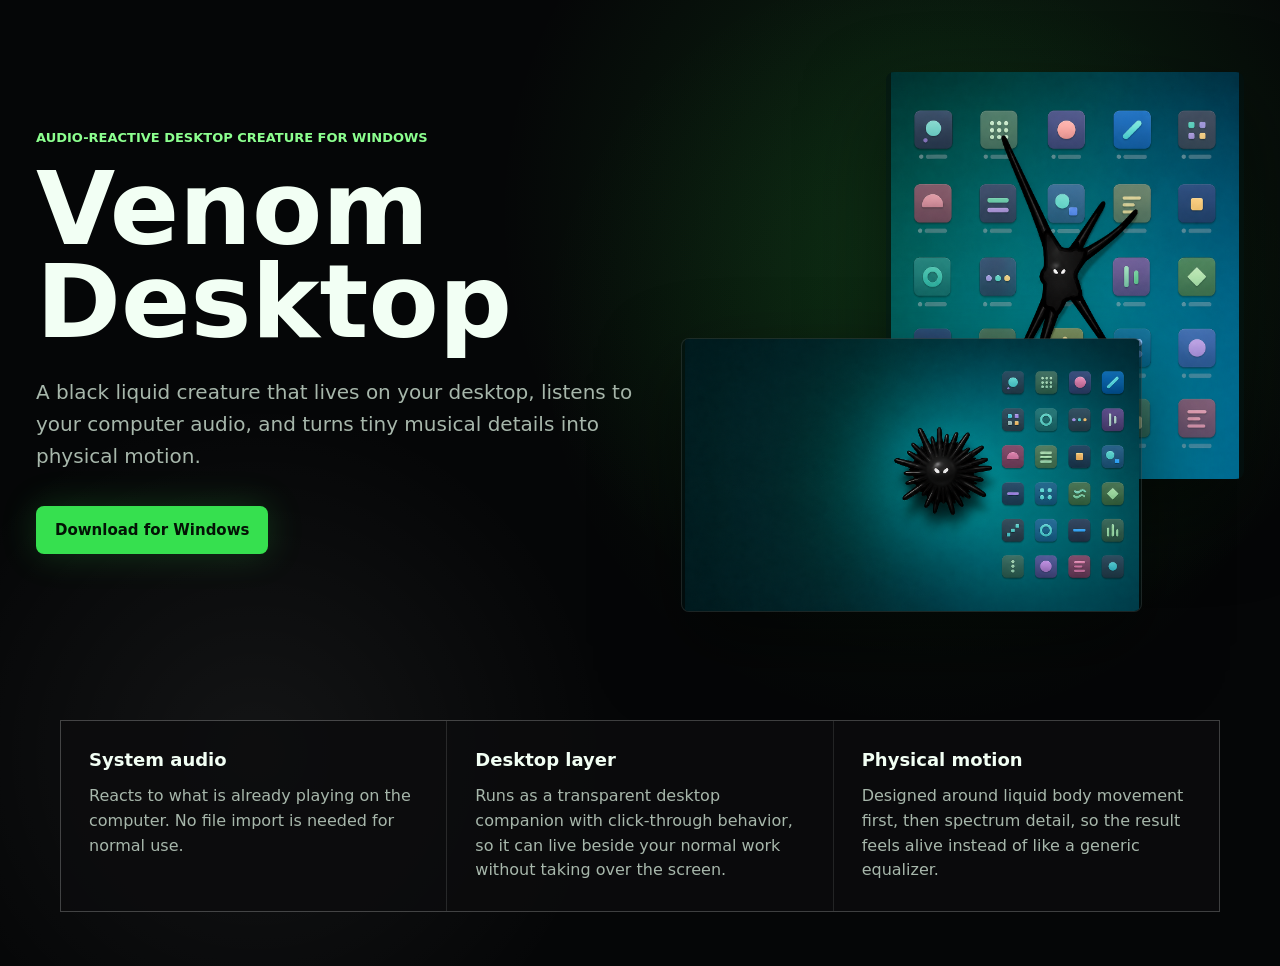
==== commit 3e137fd9: "Fit both hero state images" ====
--- a/docs/index.html
+++ b/docs/index.html
@@ -8,7 +8,7 @@
       content="Venom Desktop is a Windows desktop creature that listens to system audio and reacts like a living spectrum."
     />
     <title>Venom Desktop</title>
-    <link rel="stylesheet" href="./styles.css?v=states1" />
+    <link rel="stylesheet" href="./styles.css?v=states2" />
   </head>
   <body>
     <main class="shell">
--- a/docs/styles.css
+++ b/docs/styles.css
@@ -37,9 +37,9 @@
   position: relative;
   min-height: 78vh;
   display: grid;
-  grid-template-columns: minmax(0, 0.82fr) minmax(520px, 1fr);
+  grid-template-columns: minmax(0, 0.9fr) minmax(360px, 0.82fr);
   align-items: center;
-  gap: 40px;
+  gap: 28px;
   overflow: hidden;
   padding: 8vh max(36px, calc((100vw - 1340px) / 2 + 36px)) 12vh;
 }
@@ -61,21 +61,22 @@
 .state-visuals {
   position: relative;
   z-index: 1;
-  min-height: 590px;
+  min-height: 540px;
 }
 
 .state-image {
   display: block;
   position: absolute;
   border-radius: 8px;
-  object-fit: cover;
+  object-fit: contain;
+  background: rgba(0, 18, 17, 0.54);
   box-shadow: 0 34px 80px rgba(0, 0, 0, 0.5);
 }
 
 .crawl-state {
   right: 0;
   top: 0;
-  width: min(40vw, 430px);
+  width: clamp(270px, 28vw, 390px);
   aspect-ratio: 0.88;
   object-position: center;
 }
@@ -83,9 +84,9 @@
 .listen-state {
   left: 0;
   bottom: 0;
-  width: min(42vw, 520px);
+  width: clamp(340px, 36vw, 500px);
   aspect-ratio: 1.68;
-  object-position: 69% center;
+  object-position: center;
   border: 1px solid rgba(255, 255, 255, 0.1);
 }
 
